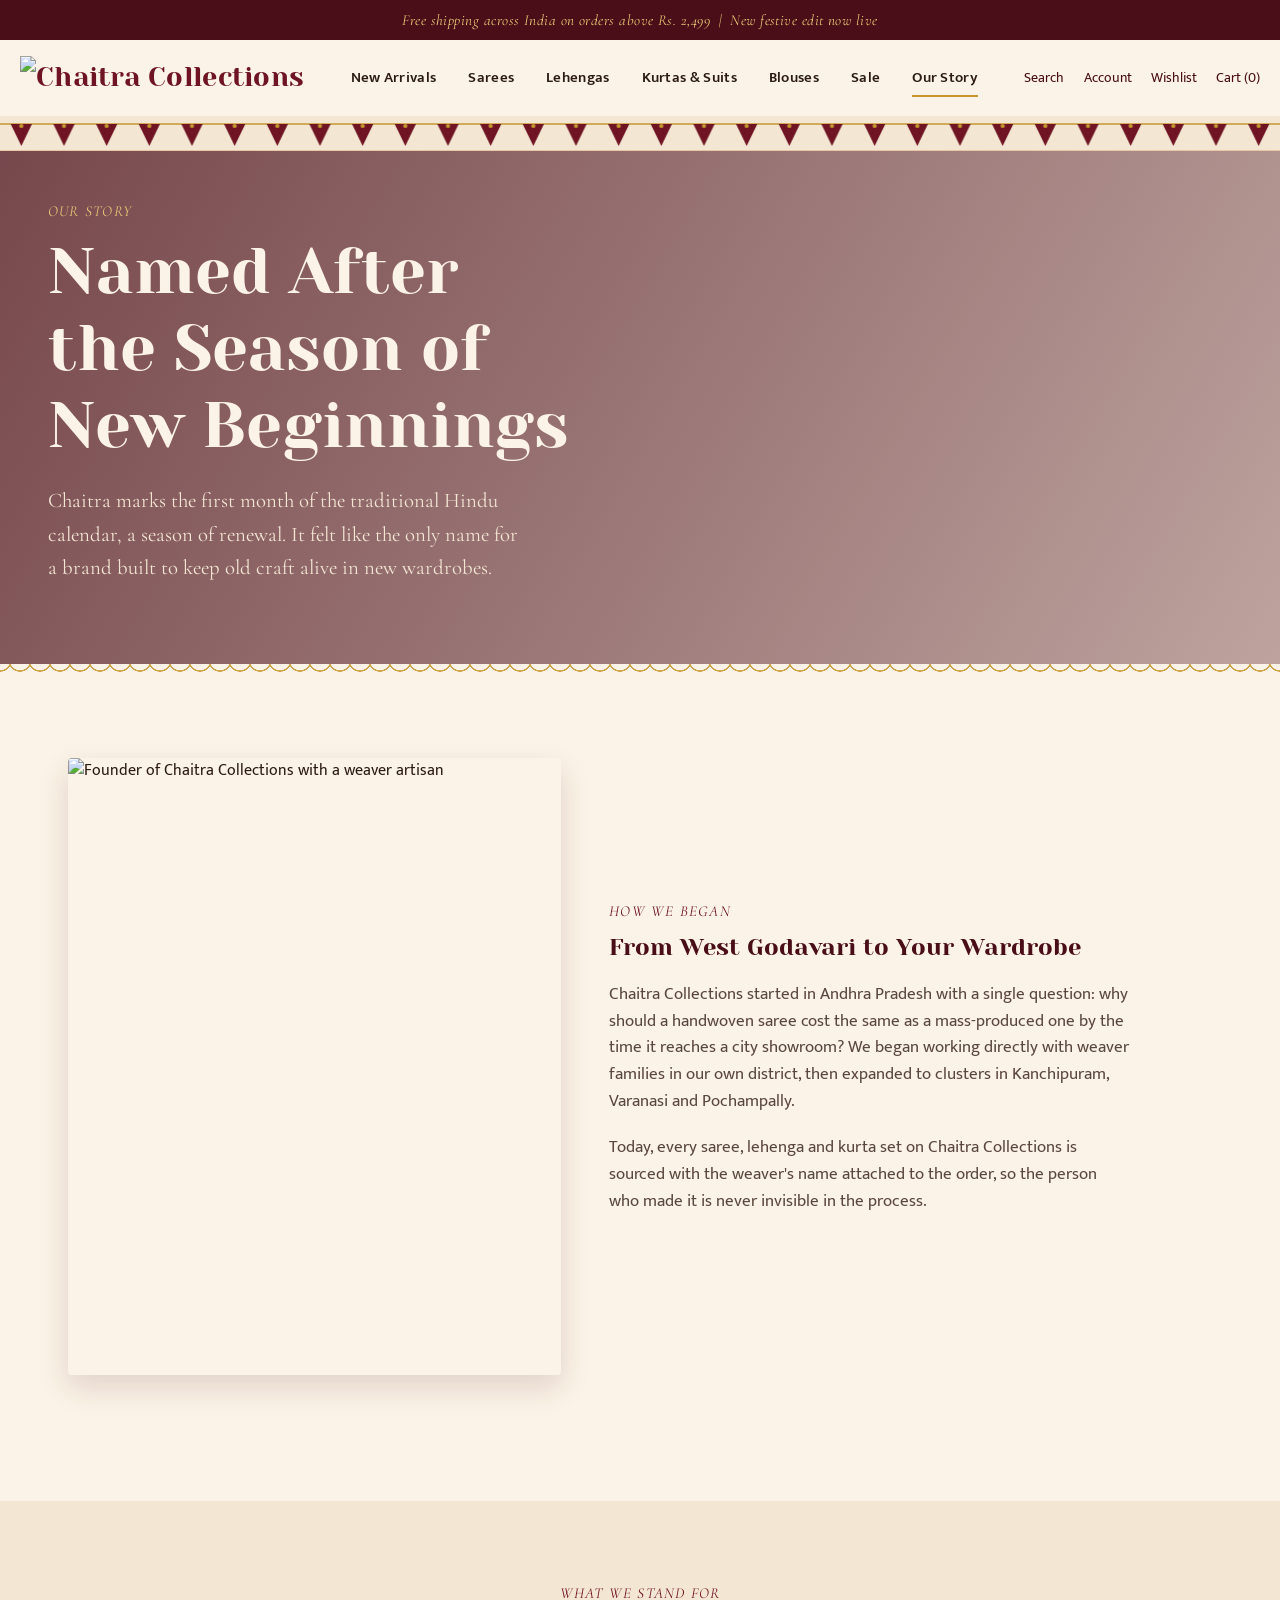
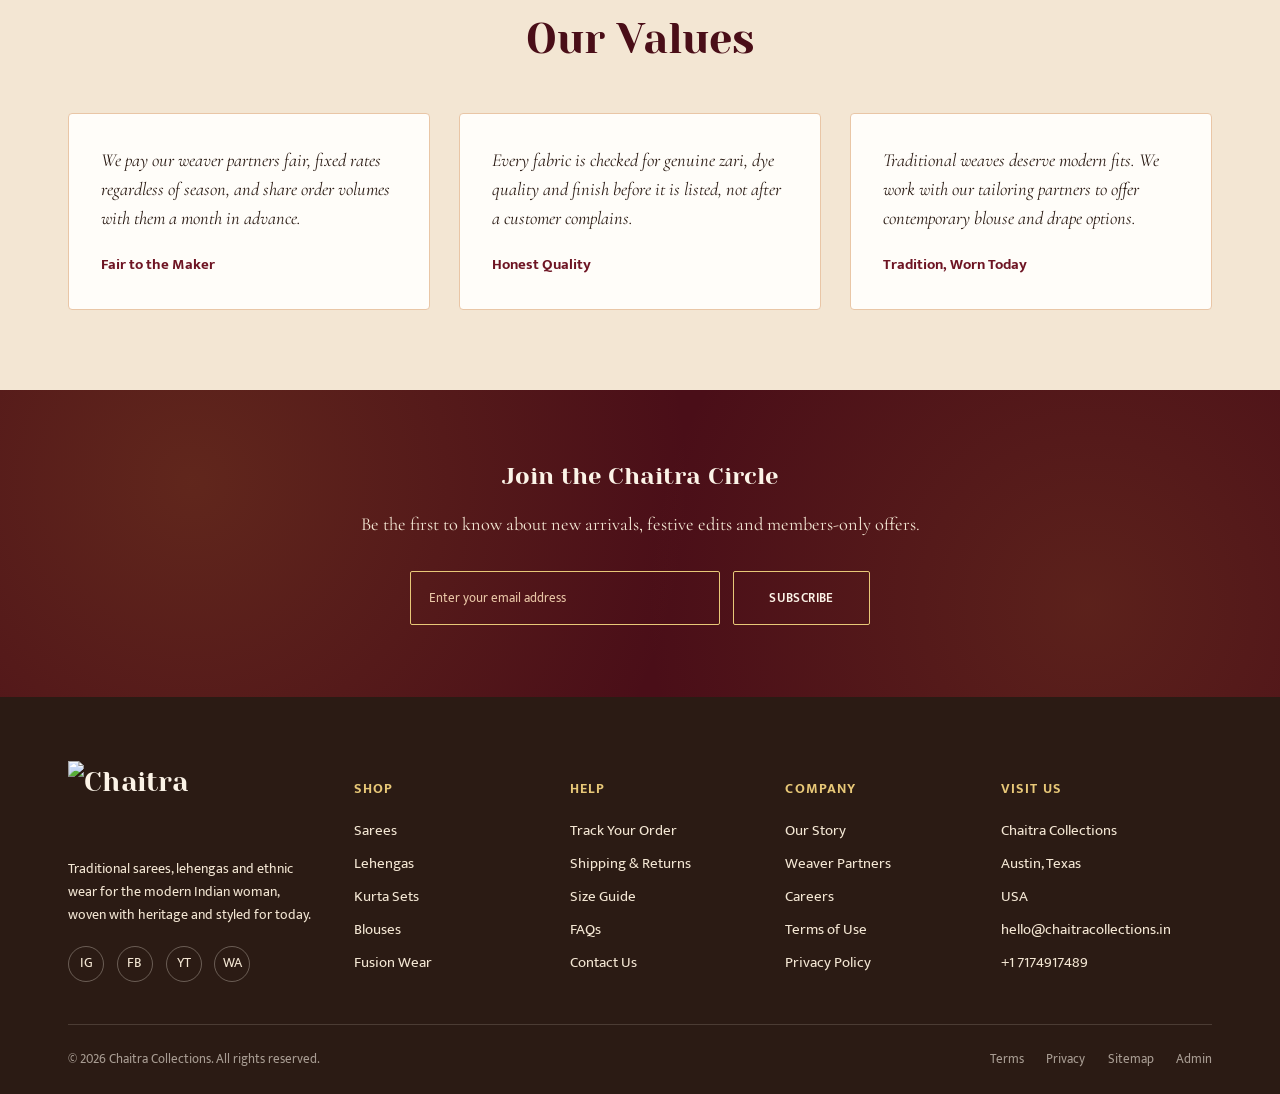
==== about.html @ c7c294cf "Add files via upload" ====
<!DOCTYPE html>
<html lang="en">
<head>
<meta charset="UTF-8">
<meta name="viewport" content="width=device-width, initial-scale=1.0">
<title>Our Story | Chaitra Collections</title>
<meta name="description" content="Chaitra Collections works directly with weaver clusters across India to bring handcrafted sarees and ethnic wear to your wardrobe.">
<link rel="preconnect" href="https://fonts.googleapis.com">
<link href="https://fonts.googleapis.com/css2?family=Yeseva+One&family=Cormorant+Garamond:ital@0;1&family=Mukta:wght@400;500;600;700&display=swap" rel="stylesheet">
<link rel="stylesheet" href="styles.css">
</head>
<body>

<div class="announce-strip">Free shipping across India on orders above Rs. 2,499 &nbsp;|&nbsp; New festive edit now live</div>

<header class="site-header">
  <div class="container nav-row">
    <a href="index.html" class="logo">
      <img src="https://res.cloudinary.com/loxmaejx/image/upload/v1784742708/CHAITRA_COLLECTIONS_fuhpnd.png" alt="Chaitra Collections">
    </a>
    <nav aria-label="Primary">
      <ul class="nav-links">
        <li><a href="shop.html">New Arrivals</a></li>
        <li><a href="shop.html?category=sarees">Sarees</a></li>
        <li><a href="shop.html?category=lehengas">Lehengas</a></li>
        <li><a href="shop.html?category=kurtas">Kurtas &amp; Suits</a></li>
        <li><a href="shop.html?category=blouses">Blouses</a></li>
        <li><a href="shop.html?sale=1">Sale</a></li>
        <li><a href="about.html" aria-current="page">Our Story</a></li>
      </ul>
    </nav>
    <div class="nav-icons">
      <a href="#" aria-label="Search">Search</a>
      <a href="#" aria-label="Account">Account</a>
      <a href="#" aria-label="Wishlist">Wishlist</a>
      <a href="#" aria-label="Cart">Cart (0)</a>
    </div>
    <button class="nav-toggle" aria-label="Open menu" aria-expanded="false">&#9776;</button>
  </div>
  <div class="bunting" aria-hidden="true">
    <svg viewBox="0 0 1200 28" preserveAspectRatio="none">
      <defs>
        <pattern id="toranFlag4" width="40" height="28" patternUnits="userSpaceOnUse">
          <line x1="0" y1="2" x2="40" y2="2" stroke="#C7962F" stroke-width="1.5"/>
          <polygon points="10,2 30,2 20,24" fill="#6E1423"/>
          <circle cx="20" cy="4" r="2" fill="#C7962F"/>
        </pattern>
      </defs>
      <rect width="1200" height="28" fill="url(#toranFlag4)"/>
    </svg>
  </div>
</header>

<main>

  <section class="hero" style="min-height: 55vh; background: linear-gradient(120deg, rgba(74,14,24,0.75), rgba(74,14,24,0.35)), url('https://res.cloudinary.com/loxmaejx/image/upload/v1785000905/7_Hidden_Villages_Near_Bengaluru_For_Your_Next_Peaceful_Escape_tgv0ci.jpg') center/cover no-repeat;">
    <div class="hero-content">
      <span class="eyebrow">Our Story</span>
      <h1>Named After the Season of New Beginnings</h1>
      <p>Chaitra marks the first month of the traditional Hindu calendar, a season of renewal. It felt like the only name for a brand built to keep old craft alive in new wardrobes.</p>
    </div>
  </section>

  <div class="zari-border" aria-hidden="true"></div>

  <section class="section">
    <div class="container heritage">
      <div class="heritage-media">
        <img src="https://res.cloudinary.com/loxmaejx/image/upload/v1785000801/ChatGPT_Image_Jul_22_2026_10_45_52_PM_zvvxao.png" alt="Founder of Chaitra Collections with a weaver artisan">
      </div>
      <div class="heritage-copy">
        <span class="eyebrow">How we began</span>
        <h2>From West Godavari to Your Wardrobe</h2>
        <p>Chaitra Collections started in Andhra Pradesh with a single question: why should a handwoven saree cost the same as a mass-produced one by the time it reaches a city showroom? We began working directly with weaver families in our own district, then expanded to clusters in Kanchipuram, Varanasi and Pochampally.</p>
        <p>Today, every saree, lehenga and kurta set on Chaitra Collections is sourced with the weaver's name attached to the order, so the person who made it is never invisible in the process.</p>
      </div>
    </div>
  </section>

  <div class="toran toran--ivory"></div>

  <section class="section" style="background: var(--ivory-deep);">
    <div class="container">
      <div class="section-head">
        <span class="eyebrow">What we stand for</span>
        <h2>Our Values</h2>
      </div>
      <div class="testimonial-row">
        <div class="testimonial-card">
          <p>We pay our weaver partners fair, fixed rates regardless of season, and share order volumes with them a month in advance.</p>
          <div class="testimonial-name">Fair to the Maker</div>
        </div>
        <div class="testimonial-card">
          <p>Every fabric is checked for genuine zari, dye quality and finish before it is listed, not after a customer complains.</p>
          <div class="testimonial-name">Honest Quality</div>
        </div>
        <div class="testimonial-card">
          <p>Traditional weaves deserve modern fits. We work with our tailoring partners to offer contemporary blouse and drape options.</p>
          <div class="testimonial-name">Tradition, Worn Today</div>
        </div>
      </div>
    </div>
  </section>

  <section class="newsletter">
    <div class="container">
      <h2>Join the Chaitra Circle</h2>
      <p>Be the first to know about new arrivals, festive edits and members-only offers.</p>
      <form class="newsletter-form">
        <input type="email" placeholder="Enter your email address" required aria-label="Email address">
        <button type="submit" class="btn btn-outline">Subscribe</button>
      </form>
    </div>
  </section>

</main>

<footer class="site-footer">
  <div class="container">
    <div class="footer-grid">
      <div class="footer-brand">
        <a href="index.html" class="logo">
          <img src="https://res.cloudinary.com/loxmaejx/image/upload/v1784743714/CHAITRA_COLLECTIONS_1_xwufh3.png" alt="Chaitra Collections">
        </a>
        <p>Traditional sarees, lehengas and ethnic wear for the modern Indian woman, woven with heritage and styled for today.</p>
        <div class="footer-social">
          <a href="#" aria-label="Instagram">IG</a>
          <a href="#" aria-label="Facebook">FB</a>
          <a href="#" aria-label="YouTube">YT</a>
          <a href="#" aria-label="WhatsApp">WA</a>
        </div>
      </div>
      <div>
        <h4>Shop</h4>
        <ul>
          <li><a href="shop.html?category=sarees">Sarees</a></li>
          <li><a href="shop.html?category=lehengas">Lehengas</a></li>
          <li><a href="shop.html?category=kurtas">Kurta Sets</a></li>
          <li><a href="shop.html?category=blouses">Blouses</a></li>
          <li><a href="shop.html">Fusion Wear</a></li>
        </ul>
      </div>
      <div>
        <h4>Help</h4>
        <ul>
          <li><a href="#">Track Your Order</a></li>
          <li><a href="#">Shipping &amp; Returns</a></li>
          <li><a href="#">Size Guide</a></li>
          <li><a href="#">FAQs</a></li>
          <li><a href="#">Contact Us</a></li>
        </ul>
      </div>
      <div>
        <h4>Company</h4>
        <ul>
          <li><a href="about.html">Our Story</a></li>
          <li><a href="#">Weaver Partners</a></li>
          <li><a href="#">Careers</a></li>
          <li><a href="#">Terms of Use</a></li>
          <li><a href="#">Privacy Policy</a></li>
        </ul>
      </div>
      <div>
        <h4>Visit Us</h4>
        <ul>
          <li>Chaitra Collections</li>
          <li>Austin, Texas</li>
          <li>USA</li>
          <li><a href="mailto:hello@chaitracollections.in">hello@chaitracollections.in</a></li>
          <li><a href="tel:+17174917489">+1 7174917489</a></li>
        </ul>
      </div>
    </div>
    <div class="footer-bottom">
      <span>&copy; 2026 Chaitra Collections. All rights reserved.</span>
      <div class="footer-bottom-links">
        <a href="#">Terms</a>
        <a href="#">Privacy</a>
        <a href="#">Sitemap</a>
        <a href="admin.html">Admin</a>
      </div>
    </div>
  </div>
</footer>

<script src="script.js"></script>
</body>
</html>
---- styles.css ----
/* ==========================================================================
   Chaitra Collections — Design tokens
   Palette: Ivory canvas, Oxblood maroon, Antique gold, Peacock teal
   Type: Yeseva One (display), Cormorant Garamond (accent/italic), Mukta (body)
   ========================================================================== */

:root {
  --ivory: #FBF3E7;
  --ivory-deep: #F3E6D3;
  --maroon: #6E1423;
  --maroon-deep: #4A0E18;
  --gold: #C7962F;
  --gold-light: #E8C878;
  --teal: #0B5D5B;
  --teal-deep: #073F3E;
  --ink: #2B1B14;
  --ink-soft: #5A473D;
  --blush: #E9C6A6;
  --cream-card: #FFFDF9;

  --font-display: 'Yeseva One', serif;
  --font-accent: 'Cormorant Garamond', serif;
  --font-body: 'Mukta', sans-serif;

  --radius-arch: 200px 200px 0 0;
  --shadow-soft: 0 12px 30px rgba(74, 14, 24, 0.14);
  --shadow-card: 0 6px 18px rgba(43, 27, 20, 0.10);
}

* { box-sizing: border-box; }

html { scroll-behavior: smooth; }

body {
  margin: 0;
  background: var(--ivory);
  color: var(--ink);
  font-family: var(--font-body);
  font-size: 16px;
  line-height: 1.6;
  -webkit-font-smoothing: antialiased;
}

img { max-width: 100%; display: block; }

a { color: inherit; text-decoration: none; }

.eyebrow {
  font-family: var(--font-accent);
  font-style: italic;
  letter-spacing: 0.08em;
  text-transform: uppercase;
  color: var(--maroon);
  font-size: 0.95rem;
  display: inline-block;
  margin-bottom: 0.6rem;
}

h1, h2, h3, .display {
  font-family: var(--font-display);
  font-weight: 400;
  color: var(--maroon-deep);
  line-height: 1.2;
  margin: 0;
}

.container {
  max-width: 1240px;
  margin: 0 auto;
  padding: 0 clamp(1.2rem, 4vw, 3rem);
}

/* Focus visibility for keyboard users */
a:focus-visible,
button:focus-visible,
input:focus-visible {
  outline: 3px solid var(--teal);
  outline-offset: 3px;
}

@media (prefers-reduced-motion: reduce) {
  * { animation-duration: 0.001ms !important; transition-duration: 0.001ms !important; }
}

/* ==========================================================================
   Signature element: Toran / bunting garland divider
   A row of triangular festoon flags with a scalloped zari-style edge,
   used as a recurring motif between sections instead of a plain rule.
   ========================================================================== */

.toran {
  width: 100%;
  height: 46px;
  display: block;
  background: var(--ivory);
}

.toran--maroon { background: var(--maroon-deep); }
.toran--ivory { background: var(--ivory); }

/* Scalloped zari border strip (repeating arcs), used under headers/cards */
.zari-border {
  height: 14px;
  width: 100%;
  background-image: radial-gradient(circle at 10px -4px, transparent 10px, var(--gold) 10.5px, var(--gold) 11.5px, transparent 12px);
  background-size: 20px 20px;
  background-position: center top;
  background-repeat: repeat-x;
  opacity: 0.85;
}

/* ==========================================================================
   Top announcement strip
   ========================================================================== */

.announce-strip {
  background: var(--maroon-deep);
  color: var(--gold-light);
  text-align: center;
  font-family: var(--font-accent);
  font-style: italic;
  font-size: 0.95rem;
  letter-spacing: 0.03em;
  padding: 0.5rem 1rem;
}

/* ==========================================================================
   Header / Navigation
   ========================================================================== */

.site-header {
  background: var(--ivory);
  border-bottom: 1px solid var(--blush);
}

.nav-row {
  display: flex;
  align-items: center;
  justify-content: space-between;
  padding: 1rem 0;
  gap: 1.5rem;
}

.logo {
  font-family: var(--font-display);
  font-size: 1.7rem;
  color: var(--maroon);
  letter-spacing: 0.01em;
  display: inline-flex;
  align-items: center;
}

.logo span {
  color: var(--gold);
}

.logo img {
  height: 44px;
  width: auto;
  display: block;
}

.footer-brand .logo img {
  height: 38px;
}

.nav-links {
  display: flex;
  gap: 2rem;
  list-style: none;
  margin: 0;
  padding: 0;
  font-size: 0.95rem;
  font-weight: 600;
  letter-spacing: 0.02em;
}

.nav-links a {
  position: relative;
  padding: 0.3rem 0;
  color: var(--ink);
}

.nav-links a::after {
  content: "";
  position: absolute;
  left: 0; right: 0; bottom: -2px;
  height: 2px;
  background: var(--gold);
  transform: scaleX(0);
  transform-origin: left;
  transition: transform 0.25s ease;
}

.nav-links a:hover::after,
.nav-links a[aria-current="page"]::after {
  transform: scaleX(1);
}

.nav-icons {
  display: flex;
  align-items: center;
  gap: 1.2rem;
}

.nav-icons a, .nav-icons button {
  background: none;
  border: none;
  cursor: pointer;
  color: var(--maroon-deep);
  font-family: var(--font-body);
  font-size: 0.9rem;
  display: flex;
  align-items: center;
  gap: 0.35rem;
}

.nav-toggle {
  display: none;
  background: none;
  border: none;
  font-size: 1.5rem;
  color: var(--maroon-deep);
  cursor: pointer;
}

/* Bunting / toran garland under the header */
.bunting {
  display: flex;
  justify-content: center;
  background: var(--ivory-deep);
  overflow: hidden;
  padding-top: 6px;
}

.bunting svg { display: block; width: 100%; height: 28px; }

/* ==========================================================================
   Buttons
   ========================================================================== */

.btn {
  display: inline-block;
  font-family: var(--font-body);
  font-weight: 600;
  letter-spacing: 0.03em;
  text-transform: uppercase;
  font-size: 0.82rem;
  padding: 0.95rem 2.2rem;
  border-radius: 2px;
  cursor: pointer;
  border: 1.5px solid transparent;
  transition: background 0.2s ease, color 0.2s ease, border-color 0.2s ease;
}

.btn-primary {
  background: var(--maroon);
  color: var(--ivory);
  border-color: var(--maroon);
}
.btn-primary:hover { background: var(--maroon-deep); }

.btn-outline {
  background: transparent;
  color: var(--ivory);
  border-color: var(--gold-light);
}
.btn-outline:hover { background: var(--gold-light); color: var(--maroon-deep); }

.btn-outline-dark {
  background: transparent;
  color: var(--maroon);
  border-color: var(--maroon);
}
.btn-outline-dark:hover { background: var(--maroon); color: var(--ivory); }

/* ==========================================================================
   Hero
   ========================================================================== */

.hero {
  position: relative;
  min-height: 78vh;
  display: flex;
  align-items: center;
  background: linear-gradient(120deg, rgba(74,14,24,0.72), rgba(74,14,24,0.30)),
              url("https://res.cloudinary.com/loxmaejx/image/upload/v1784742007/ChatGPT_Image_Jul_22_2026_11_08_19_PM_uowbv6.png") center/cover no-repeat;
  background-color: var(--maroon-deep);
}

.hero-content {
  max-width: 620px;
  padding: 3rem clamp(1.2rem, 4vw, 3rem);
  color: var(--ivory);
}

.hero-content .eyebrow { color: var(--gold-light); }

.hero-content h1 {
  color: var(--ivory);
  font-size: clamp(2.6rem, 5vw, 4rem);
  margin-bottom: 1rem;
}

.hero-content p {
  font-family: var(--font-accent);
  font-size: 1.3rem;
  color: var(--ivory-deep);
  margin-bottom: 2rem;
  max-width: 480px;
}

.hero-actions { display: flex; gap: 1rem; flex-wrap: wrap; }

/* ==========================================================================
   Section headings
   ========================================================================== */

.section {
  padding: 5rem 0;
}

.section-head {
  text-align: center;
  max-width: 640px;
  margin: 0 auto 3rem;
}

.section-head h2 {
  font-size: clamp(1.9rem, 3.5vw, 2.6rem);
  margin-bottom: 0.5rem;
}

.section-head p {
  font-family: var(--font-accent);
  font-size: 1.15rem;
  color: var(--ink-soft);
}

/* ==========================================================================
   Category arches (shop by category)
   ========================================================================== */

.category-row {
  display: grid;
  grid-template-columns: repeat(6, 1fr);
  gap: 1.6rem;
}

.category-card {
  text-align: center;
  font-weight: 600;
}

.category-arch {
  border-radius: var(--radius-arch);
  overflow: hidden;
  aspect-ratio: 3 / 4;
  background: var(--blush);
  box-shadow: var(--shadow-card);
  margin-bottom: 0.9rem;
  border: 3px solid var(--ivory);
  outline: 1px solid var(--gold);
}

.category-arch img {
  width: 100%; height: 100%; object-fit: cover;
}

.category-card span {
  font-family: var(--font-accent);
  font-style: italic;
  color: var(--maroon);
}

/* ==========================================================================
   Split banner (festive / campaign)
   ========================================================================== */

.split-banner {
  display: grid;
  grid-template-columns: 1fr 1fr;
  align-items: stretch;
  background: var(--teal-deep);
  border-radius: 6px;
  overflow: hidden;
}

.split-banner img {
  width: 100%; height: 100%; object-fit: cover; min-height: 380px;
}

.split-banner-copy {
  padding: 3rem;
  color: var(--ivory);
  display: flex;
  flex-direction: column;
  justify-content: center;
}

.split-banner-copy .eyebrow { color: var(--gold-light); }
.split-banner-copy h2 { color: var(--ivory); }
.split-banner-copy p {
  font-family: var(--font-accent);
  font-size: 1.15rem;
  color: var(--ivory-deep);
  margin: 1rem 0 1.8rem;
}

/* ==========================================================================
   Product grid & cards
   ========================================================================== */

.product-grid {
  display: grid;
  grid-template-columns: repeat(4, 1fr);
  gap: 1.8rem;
}

.product-card {
  background: var(--cream-card);
  border-radius: 4px;
  overflow: hidden;
  box-shadow: var(--shadow-card);
  transition: transform 0.25s ease, box-shadow 0.25s ease;
}

.product-card:hover {
  transform: translateY(-4px);
  box-shadow: var(--shadow-soft);
}

.product-media {
  position: relative;
  aspect-ratio: 3 / 4;
  background: var(--ivory-deep);
  overflow: hidden;
}

.product-media img { width: 100%; height: 100%; object-fit: cover; }

.product-tag {
  position: absolute;
  top: 0.8rem; left: 0.8rem;
  background: var(--maroon);
  color: var(--gold-light);
  font-size: 0.7rem;
  letter-spacing: 0.05em;
  text-transform: uppercase;
  padding: 0.3rem 0.7rem;
  border-radius: 2px;
}

.product-wishlist {
  position: absolute;
  top: 0.7rem; right: 0.7rem;
  background: rgba(251,243,231,0.9);
  border: none;
  border-radius: 50%;
  width: 34px; height: 34px;
  cursor: pointer;
  color: var(--maroon);
}

.product-info { padding: 1rem 1.1rem 1.3rem; }

.product-info .cat {
  font-size: 0.75rem;
  text-transform: uppercase;
  letter-spacing: 0.06em;
  color: var(--ink-soft);
}

.product-info h3 {
  font-family: var(--font-body);
  font-weight: 600;
  font-size: 1rem;
  color: var(--ink);
  margin: 0.3rem 0 0.4rem;
}

.price-row { display: flex; align-items: baseline; gap: 0.6rem; }

.price-now { font-weight: 700; color: var(--maroon); }
.price-old { text-decoration: line-through; color: var(--ink-soft); font-size: 0.9rem; }
.price-off { color: var(--teal); font-size: 0.85rem; font-weight: 600; }

/* ==========================================================================
   Heritage / brand story strip
   ========================================================================== */

.heritage {
  display: grid;
  grid-template-columns: 0.9fr 1.1fr;
  gap: 3rem;
  align-items: center;
}

.heritage-media {
  position: relative;
  aspect-ratio: 4/5;
  border-radius: 4px;
  overflow: hidden;
  box-shadow: var(--shadow-soft);
}

.heritage-media img { width: 100%; height: 100%; object-fit: cover; }

.heritage-copy p {
  font-size: 1.05rem;
  color: var(--ink-soft);
  margin: 1.2rem 0;
  max-width: 520px;
}

.heritage-stats {
  display: flex;
  gap: 2.5rem;
  margin-top: 1.5rem;
}

.heritage-stats div strong {
  display: block;
  font-family: var(--font-display);
  font-size: 1.8rem;
  color: var(--maroon);
}

.heritage-stats div span {
  font-size: 0.85rem;
  color: var(--ink-soft);
}

/* ==========================================================================
   Testimonials
   ========================================================================== */

.testimonial-row {
  display: grid;
  grid-template-columns: repeat(3, 1fr);
  gap: 1.8rem;
}

.testimonial-card {
  background: var(--cream-card);
  border: 1px solid var(--blush);
  border-radius: 4px;
  padding: 2rem;
}

.testimonial-card p {
  font-family: var(--font-accent);
  font-style: italic;
  font-size: 1.15rem;
  color: var(--ink);
  margin: 0 0 1.2rem;
}

.testimonial-name { font-weight: 700; color: var(--maroon); font-size: 0.95rem; }
.testimonial-place { font-size: 0.8rem; color: var(--ink-soft); }

/* ==========================================================================
   Instagram strip
   ========================================================================== */

.insta-grid {
  display: grid;
  grid-template-columns: repeat(6, 1fr);
  gap: 0.8rem;
}

.insta-grid a {
  display: block;
  aspect-ratio: 1/1;
  overflow: hidden;
  background: var(--blush);
}

.insta-grid img { width: 100%; height: 100%; object-fit: cover; transition: transform 0.3s ease; }
.insta-grid a:hover img { transform: scale(1.06); }

/* ==========================================================================
   Newsletter
   ========================================================================== */

.newsletter {
  background: var(--maroon-deep);
  background-image: radial-gradient(circle at 15% 30%, rgba(199,150,47,0.18), transparent 45%),
                     radial-gradient(circle at 85% 70%, rgba(199,150,47,0.14), transparent 40%);
  color: var(--ivory);
  text-align: center;
  padding: 4.5rem 1.5rem;
}

.newsletter h2 { color: var(--ivory); margin-bottom: 0.6rem; }
.newsletter p { font-family: var(--font-accent); font-size: 1.15rem; color: var(--ivory-deep); margin-bottom: 2rem; }

.newsletter-form {
  display: flex;
  justify-content: center;
  gap: 0.8rem;
  max-width: 460px;
  margin: 0 auto;
  flex-wrap: wrap;
}

.newsletter-form input {
  flex: 1;
  min-width: 220px;
  padding: 0.9rem 1.1rem;
  border: 1.5px solid var(--gold-light);
  background: transparent;
  color: var(--ivory);
  border-radius: 2px;
  font-family: var(--font-body);
}

.newsletter-form input::placeholder { color: var(--blush); }

/* ==========================================================================
   Footer
   ========================================================================== */

.site-footer {
  background: var(--ink);
  color: var(--ivory-deep);
  padding: 4rem 0 1.5rem;
}

.footer-grid {
  display: grid;
  grid-template-columns: 1.4fr 1fr 1fr 1fr 1.2fr;
  gap: 2.5rem;
  padding-bottom: 2.5rem;
  border-bottom: 1px solid rgba(251,243,231,0.15);
}

.footer-grid h4 {
  color: var(--gold-light);
  font-family: var(--font-body);
  font-size: 0.85rem;
  text-transform: uppercase;
  letter-spacing: 0.08em;
  margin-bottom: 1.1rem;
}

.footer-grid ul { list-style: none; margin: 0; padding: 0; }
.footer-grid li { margin-bottom: 0.6rem; font-size: 0.92rem; }
.footer-grid a:hover { color: var(--gold-light); }

.footer-brand .logo { color: var(--ivory); margin-bottom: 0.8rem; display: inline-block; }
.footer-brand .logo span { color: var(--gold-light); }
.footer-brand p { font-size: 0.9rem; color: var(--ivory-deep); max-width: 260px; }

.footer-social { display: flex; gap: 0.8rem; margin-top: 1.2rem; }
.footer-social a {
  width: 36px; height: 36px;
  border: 1px solid rgba(251,243,231,0.3);
  border-radius: 50%;
  display: flex; align-items: center; justify-content: center;
  font-size: 0.85rem;
}
.footer-social a:hover { background: var(--gold-light); color: var(--ink); border-color: var(--gold-light); }

.footer-bottom {
  display: flex;
  justify-content: space-between;
  align-items: center;
  padding-top: 1.5rem;
  font-size: 0.82rem;
  color: rgba(251,243,231,0.6);
  flex-wrap: wrap;
  gap: 0.8rem;
}

.footer-bottom-links { display: flex; gap: 1.4rem; }

/* ==========================================================================
   Breadcrumb / filter bar (shop page)
   ========================================================================== */

.page-banner {
  background: var(--ivory-deep);
  padding: 3rem 0 2rem;
  text-align: center;
}

.breadcrumb {
  font-size: 0.85rem;
  color: var(--ink-soft);
  margin-bottom: 0.6rem;
}
.breadcrumb a { color: var(--maroon); font-weight: 600; }

.shop-layout {
  display: grid;
  grid-template-columns: 260px 1fr;
  gap: 2.5rem;
  align-items: start;
}

.filter-panel {
  background: var(--cream-card);
  border: 1px solid var(--blush);
  border-radius: 4px;
  padding: 1.6rem;
  position: sticky;
  top: 1.5rem;
}

.filter-group { margin-bottom: 1.6rem; }
.filter-group:last-child { margin-bottom: 0; }

.filter-group h4 {
  font-size: 0.85rem;
  text-transform: uppercase;
  letter-spacing: 0.06em;
  color: var(--maroon);
  margin-bottom: 0.8rem;
}

.filter-option {
  display: flex;
  align-items: center;
  gap: 0.55rem;
  font-size: 0.92rem;
  margin-bottom: 0.55rem;
  color: var(--ink-soft);
}

.swatch-row { display: flex; flex-wrap: wrap; gap: 0.5rem; }
.swatch {
  width: 26px; height: 26px;
  border-radius: 50%;
  border: 2px solid var(--ivory);
  outline: 1px solid var(--blush);
  cursor: pointer;
}

.shop-toolbar {
  display: flex;
  justify-content: space-between;
  align-items: center;
  margin-bottom: 1.8rem;
  font-size: 0.9rem;
  color: var(--ink-soft);
}

.shop-toolbar select {
  font-family: var(--font-body);
  border: 1px solid var(--blush);
  background: var(--cream-card);
  padding: 0.5rem 0.8rem;
  border-radius: 2px;
}

.shop-grid {
  display: grid;
  grid-template-columns: repeat(3, 1fr);
  gap: 1.8rem;
}

.pagination {
  display: flex;
  justify-content: center;
  gap: 0.6rem;
  margin-top: 3rem;
}

.pagination a {
  width: 38px; height: 38px;
  border: 1px solid var(--blush);
  border-radius: 50%;
  display: flex; align-items: center; justify-content: center;
  font-size: 0.9rem;
}

.pagination a[aria-current="page"] {
  background: var(--maroon);
  color: var(--ivory);
  border-color: var(--maroon);
}

/* ==========================================================================
   Product detail page
   ========================================================================== */

.product-detail {
  display: grid;
  grid-template-columns: 1fr 1fr;
  gap: 3.5rem;
}

.pd-gallery-main {
  aspect-ratio: 3/4;
  border-radius: 4px;
  overflow: hidden;
  background: var(--ivory-deep);
  margin-bottom: 1rem;
}
.pd-gallery-main img { width: 100%; height: 100%; object-fit: cover; }

.pd-gallery-thumbs { display: grid; grid-template-columns: repeat(4, 1fr); gap: 0.7rem; }
.pd-gallery-thumbs div {
  aspect-ratio: 3/4;
  border-radius: 3px;
  overflow: hidden;
  border: 2px solid transparent;
  cursor: pointer;
  background: var(--ivory-deep);
}
.pd-gallery-thumbs div.active { border-color: var(--gold); }
.pd-gallery-thumbs img { width: 100%; height: 100%; object-fit: cover; }

.pd-info .cat { text-transform: uppercase; letter-spacing: 0.06em; font-size: 0.8rem; color: var(--ink-soft); }
.pd-info h1 { font-size: 2.1rem; margin: 0.5rem 0 0.7rem; }

.pd-rating { display: flex; align-items: center; gap: 0.5rem; color: var(--gold); margin-bottom: 1rem; font-size: 0.9rem; }
.pd-rating span { color: var(--ink-soft); }

.pd-price { display: flex; align-items: baseline; gap: 0.8rem; margin-bottom: 1.5rem; }
.pd-price .price-now { font-size: 1.5rem; }
.pd-tax-note { font-size: 0.8rem; color: var(--ink-soft); margin-top: -1rem; margin-bottom: 1.5rem; }

.pd-block { margin-bottom: 1.6rem; }
.pd-block h4 { font-size: 0.85rem; text-transform: uppercase; letter-spacing: 0.06em; color: var(--maroon); margin-bottom: 0.7rem; }

.size-row { display: flex; gap: 0.7rem; flex-wrap: wrap; }
.size-pill {
  width: 44px; height: 44px;
  border: 1.5px solid var(--blush);
  border-radius: 50%;
  display: flex; align-items: center; justify-content: center;
  font-size: 0.85rem; font-weight: 600;
  cursor: pointer;
  background: var(--cream-card);
}
.size-pill.active, .size-pill:hover { border-color: var(--maroon); color: var(--maroon); }

.pd-actions { display: flex; gap: 1rem; margin: 2rem 0; flex-wrap: wrap; }
.pd-actions .btn { flex: 1; min-width: 200px; text-align: center; }

.pd-usps { display: flex; flex-direction: column; gap: 0.8rem; font-size: 0.9rem; color: var(--ink-soft); border-top: 1px solid var(--blush); padding-top: 1.5rem; }

.accordion { border-top: 1px solid var(--blush); }
.accordion-item { border-bottom: 1px solid var(--blush); }
.accordion-item summary {
  padding: 1rem 0;
  cursor: pointer;
  font-weight: 600;
  color: var(--maroon-deep);
  display: flex;
  justify-content: space-between;
}
.accordion-item p, .accordion-item ul { color: var(--ink-soft); padding-bottom: 1rem; margin: 0; }

/* ==========================================================================
   Responsive
   ========================================================================== */

@media (max-width: 1080px) {
  .category-row { grid-template-columns: repeat(3, 1fr); }
  .product-grid { grid-template-columns: repeat(2, 1fr); }
  .shop-grid { grid-template-columns: repeat(2, 1fr); }
  .footer-grid { grid-template-columns: 1fr 1fr; }
  .heritage { grid-template-columns: 1fr; }
  .testimonial-row { grid-template-columns: 1fr; }
  .insta-grid { grid-template-columns: repeat(3, 1fr); }
}

@media (max-width: 860px) {
  .nav-links {
    display: none;
    position: absolute;
    left: 0; right: 0; top: 100%;
    background: var(--ivory);
    flex-direction: column;
    gap: 0;
    padding: 0.5rem 1.2rem 1rem;
    border-bottom: 1px solid var(--blush);
    box-shadow: var(--shadow-card);
  }
  .nav-links.nav-links--open { display: flex; }
  .nav-links li { width: 100%; }
  .nav-links a { display: block; padding: 0.7rem 0; }
  .site-header { position: relative; }
  .nav-toggle { display: block; }
  .split-banner { grid-template-columns: 1fr; }
  .split-banner img { min-height: 260px; }
  .shop-layout { grid-template-columns: 1fr; }
  .filter-panel { position: static; }
  .product-detail { grid-template-columns: 1fr; gap: 2rem; }
}

@media (max-width: 560px) {
  .category-row { grid-template-columns: repeat(2, 1fr); }
  .product-grid { grid-template-columns: 1fr 1fr; }
  .shop-grid { grid-template-columns: 1fr; }
  .footer-grid { grid-template-columns: 1fr; gap: 2rem; }
  .insta-grid { grid-template-columns: repeat(2, 1fr); }
  .hero { min-height: 90vh; }
}
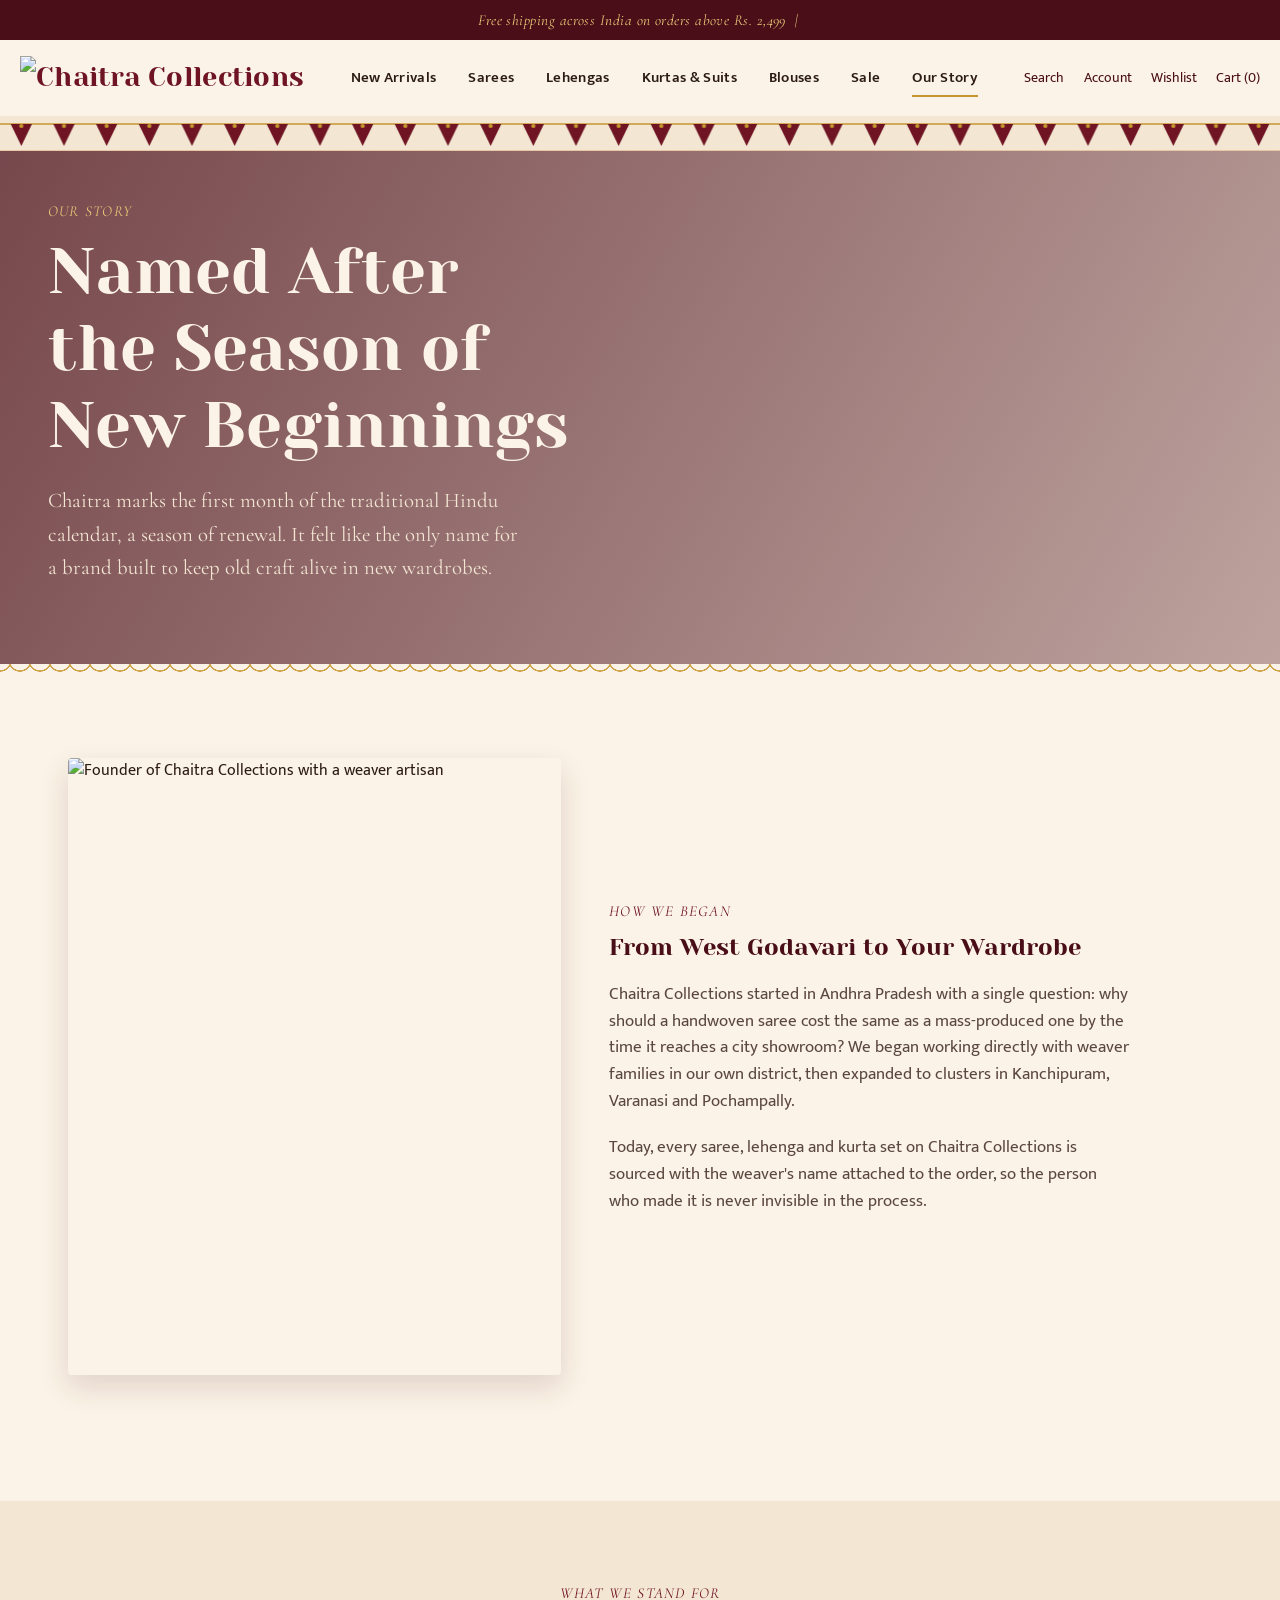
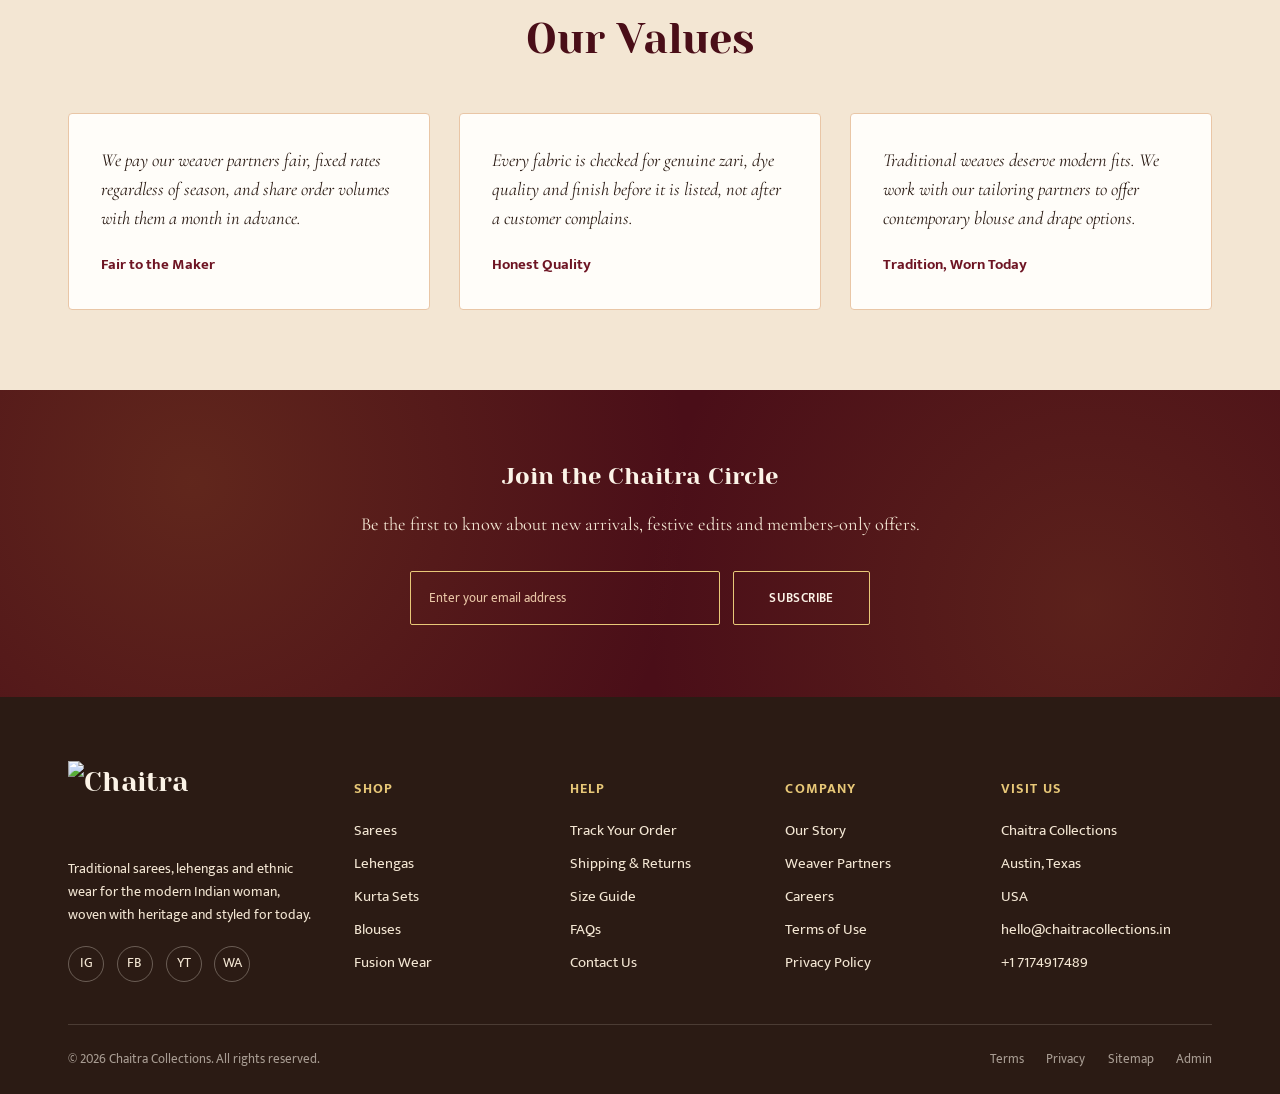
==== commit f866d431: "Update about.html" ====
--- a/about.html
+++ b/about.html
@@ -11,7 +11,7 @@
 </head>
 <body>
 
-<div class="announce-strip">Free shipping across India on orders above Rs. 2,499 &nbsp;|&nbsp; New festive edit now live</div>
+<div class="announce-strip">Free shipping across India on orders above Rs. 2,499 &nbsp;|&nbsp;</div>
 
 <header class="site-header">
   <div class="container nav-row">
@@ -183,6 +183,12 @@
   </div>
 </footer>
 
+<script src="https://cdn.jsdelivr.net/npm/@supabase/supabase-js@2/dist/umd/supabase.js"></script>
+<script src="data.js"></script>
+<script src="cart.js"></script>
+<script src="wishlist.js"></script>
+<script src="account.js"></script>
+<script src="search.js"></script>
 <script src="script.js"></script>
 </body>
-</html>+</html>
--- a/styles.css
+++ b/styles.css
@@ -869,6 +869,12 @@
 }
 
 @media (max-width: 860px) {
+  .nav-row {
+    flex-wrap: wrap;
+    row-gap: 0.6rem;
+  }
+  .logo img { height: 36px; }
+  .nav-icons { gap: 0.9rem; }
   .nav-links {
     display: none;
     position: absolute;
@@ -887,9 +893,11 @@
   .nav-toggle { display: block; }
   .split-banner { grid-template-columns: 1fr; }
   .split-banner img { min-height: 260px; }
+  .split-banner-copy { padding: 2rem 1.5rem; }
   .shop-layout { grid-template-columns: 1fr; }
   .filter-panel { position: static; }
   .product-detail { grid-template-columns: 1fr; gap: 2rem; }
+  .shop-toolbar { flex-wrap: wrap; gap: 0.8rem; }
 }
 
 @media (max-width: 560px) {
@@ -899,4 +907,433 @@
   .footer-grid { grid-template-columns: 1fr; gap: 2rem; }
   .insta-grid { grid-template-columns: repeat(2, 1fr); }
   .hero { min-height: 90vh; }
-}
+  .section { padding: 3rem 0; }
+  .testimonial-card { padding: 1.4rem; }
+  .newsletter { padding: 3rem 1.2rem; }
+}
+
+@media (max-width: 480px) {
+  .nav-icons a[aria-label="Account"],
+  .nav-icons a[aria-label="Wishlist"] { display: none; }
+  .nav-icons { gap: 0.8rem; }
+  .nav-icons a, .nav-icons button { font-size: 0.82rem; }
+  .hero-content { padding: 2rem 1.2rem; }
+  .hero-content p { font-size: 1.1rem; }
+  .product-grid { grid-template-columns: 1fr; }
+  .pd-actions .btn { min-width: 0; flex: 1 1 100%; }
+  .search-result-item { flex-wrap: wrap; }
+  .footer-bottom { flex-direction: column; align-items: flex-start; }
+}
+
+/* ==========================================================================
+   Site search overlay (used on every storefront page — see search.js)
+   ========================================================================== */
+
+.search-overlay {
+  position: fixed;
+  inset: 0;
+  background: rgba(43, 27, 20, 0.55);
+  display: none;
+  align-items: flex-start;
+  justify-content: center;
+  padding: 8vh 1.2rem 2rem;
+  overflow-y: auto;
+  z-index: 300;
+}
+
+.search-overlay.active { display: flex; }
+
+.search-panel {
+  background: var(--cream-card);
+  border-radius: 8px;
+  width: 100%;
+  max-width: 620px;
+  box-shadow: var(--shadow-soft);
+  overflow: hidden;
+}
+
+.search-panel-head {
+  display: flex;
+  align-items: center;
+  gap: 0.8rem;
+  padding: 1rem 1.2rem;
+  border-bottom: 1px solid var(--blush);
+}
+
+.search-panel-head input {
+  flex: 1;
+  border: none;
+  outline: none;
+  background: none;
+  font-family: var(--font-body);
+  font-size: 1.05rem;
+  color: var(--ink);
+}
+
+.search-panel-head input::placeholder { color: var(--ink-soft); }
+
+.search-panel-head button {
+  background: none;
+  border: none;
+  font-size: 1.4rem;
+  line-height: 1;
+  cursor: pointer;
+  color: var(--ink-soft);
+}
+
+.search-results {
+  max-height: 60vh;
+  overflow-y: auto;
+  padding: 0.5rem 0;
+}
+
+.search-hint {
+  padding: 1.4rem 1.2rem;
+  color: var(--ink-soft);
+  font-size: 0.92rem;
+  margin: 0;
+}
+
+.search-result-item {
+  display: flex;
+  align-items: center;
+  gap: 0.9rem;
+  padding: 0.7rem 1.2rem;
+  color: var(--ink);
+}
+
+.search-result-item:hover { background: var(--ivory-deep); }
+
+.search-result-item img {
+  width: 44px;
+  height: 56px;
+  object-fit: cover;
+  border-radius: 3px;
+  background: var(--ivory-deep);
+  flex-shrink: 0;
+}
+
+.search-result-item > span:nth-child(2) {
+  display: flex;
+  flex-direction: column;
+  flex: 1;
+  min-width: 0;
+}
+
+.search-result-name {
+  font-weight: 600;
+  font-size: 0.92rem;
+  white-space: nowrap;
+  overflow: hidden;
+  text-overflow: ellipsis;
+}
+
+.search-result-cat {
+  font-size: 0.78rem;
+  color: var(--ink-soft);
+}
+
+.search-result-price {
+  font-weight: 700;
+  font-size: 0.9rem;
+  color: var(--maroon);
+  white-space: nowrap;
+}
+
+.search-view-all {
+  display: block;
+  text-align: center;
+  padding: 0.9rem 1.2rem;
+  margin-top: 0.3rem;
+  border-top: 1px solid var(--ivory-deep);
+  font-weight: 700;
+  font-size: 0.88rem;
+  color: var(--maroon);
+}
+
+.search-view-all:hover { color: var(--maroon-deep); }
+
+@media (max-width: 560px) {
+  .search-overlay { padding: 4vh 0.8rem 2rem; }
+}
+/* ==========================================================================
+   Cart drawer
+   ========================================================================== */
+
+.cart-drawer-overlay {
+  position: fixed;
+  inset: 0;
+  background: rgba(43, 27, 20, 0.55);
+  display: none;
+  justify-content: flex-end;
+  z-index: 400;
+}
+
+.cart-drawer-overlay.active { display: flex; }
+
+.cart-drawer {
+  background: var(--cream-card);
+  width: 100%;
+  max-width: 420px;
+  height: 100%;
+  display: flex;
+  flex-direction: column;
+  box-shadow: var(--shadow-soft);
+}
+
+.cart-drawer-head {
+  display: flex;
+  align-items: center;
+  justify-content: space-between;
+  padding: 1.2rem 1.4rem;
+  border-bottom: 1px solid var(--blush);
+}
+
+.cart-drawer-head h3 {
+  font-family: var(--font-body);
+  font-weight: 700;
+  font-size: 1.1rem;
+  color: var(--maroon-deep);
+}
+
+.cart-drawer-head button {
+  background: none;
+  border: none;
+  font-size: 1.4rem;
+  line-height: 1;
+  cursor: pointer;
+  color: var(--ink-soft);
+}
+
+.cart-drawer-items {
+  flex: 1;
+  overflow-y: auto;
+  padding: 0.4rem 1.4rem;
+}
+
+.cart-empty {
+  color: var(--ink-soft);
+  text-align: center;
+  padding: 2.5rem 0;
+}
+
+.cart-item {
+  display: flex;
+  gap: 0.9rem;
+  padding: 0.9rem 0;
+  border-bottom: 1px solid var(--ivory-deep);
+  position: relative;
+}
+
+.cart-item img {
+  width: 56px;
+  height: 72px;
+  object-fit: cover;
+  border-radius: 3px;
+  background: var(--ivory-deep);
+  flex-shrink: 0;
+}
+
+.cart-item-info {
+  display: flex;
+  flex-direction: column;
+  gap: 0.3rem;
+  flex: 1;
+  min-width: 0;
+  padding-right: 1.6rem;
+}
+
+.cart-item-name {
+  font-weight: 600;
+  font-size: 0.92rem;
+}
+
+.cart-item-price {
+  color: var(--maroon);
+  font-weight: 700;
+  font-size: 0.88rem;
+}
+
+.cart-item-qty {
+  display: flex;
+  align-items: center;
+  gap: 0.7rem;
+  margin-top: 0.2rem;
+}
+
+.cart-qty-btn {
+  width: 26px;
+  height: 26px;
+  border: 1px solid var(--blush);
+  background: #fff;
+  border-radius: 3px;
+  cursor: pointer;
+  font-size: 0.95rem;
+  line-height: 1;
+  color: var(--ink);
+}
+.cart-qty-btn:hover { border-color: var(--maroon); color: var(--maroon); }
+
+.cart-remove-btn {
+  position: absolute;
+  top: 0.9rem;
+  right: 0;
+  background: none;
+  border: none;
+  font-size: 1.2rem;
+  color: var(--ink-soft);
+  cursor: pointer;
+}
+.cart-remove-btn:hover { color: #8A1F1F; }
+
+.cart-drawer-foot {
+  border-top: 1px solid var(--blush);
+  padding: 1.2rem 1.4rem;
+}
+
+.cart-subtotal {
+  display: flex;
+  justify-content: space-between;
+  font-weight: 700;
+  margin-bottom: 1rem;
+  color: var(--maroon-deep);
+  font-size: 1.05rem;
+}
+
+@media (max-width: 480px) {
+  .cart-drawer { max-width: 100%; }
+}
+
+/* ==========================================================================
+   Account / order lookup panel (reuses .search-overlay / .search-panel chrome)
+   ========================================================================== */
+
+.account-panel-body { padding: 1rem 1.2rem 1.4rem; }
+
+.account-lookup-row {
+  display: flex;
+  gap: 0.6rem;
+  margin-bottom: 1rem;
+}
+
+.account-lookup-row input {
+  flex: 1;
+  padding: 0.7rem 0.9rem;
+  border: 1.5px solid var(--blush);
+  border-radius: 3px;
+  font-family: var(--font-body);
+  font-size: 0.95rem;
+  background: #fff;
+  color: var(--ink);
+}
+.account-lookup-row input:focus { outline: none; border-color: var(--maroon); }
+
+.account-order-card {
+  border: 1px solid var(--blush);
+  border-radius: 4px;
+  padding: 0.9rem 1rem;
+  margin-bottom: 0.8rem;
+}
+
+.account-order-head {
+  display: flex;
+  justify-content: space-between;
+  font-weight: 700;
+  color: var(--maroon-deep);
+  margin-bottom: 0.3rem;
+}
+
+.account-order-meta {
+  font-size: 0.82rem;
+  color: var(--ink-soft);
+  margin-bottom: 0.4rem;
+}
+
+.account-order-items {
+  font-size: 0.85rem;
+  color: var(--ink);
+}
+
+/* ==========================================================================
+   Store-facing toast (e.g. "Added to cart")
+   ========================================================================== */
+
+.store-toast {
+  position: fixed;
+  bottom: 1.6rem;
+  right: 1.6rem;
+  left: auto;
+  background: var(--maroon-deep);
+  color: var(--gold-light);
+  padding: 0.9rem 1.4rem;
+  border-radius: 4px;
+  font-size: 0.88rem;
+  box-shadow: var(--shadow-soft);
+  transform: translateY(20px);
+  opacity: 0;
+  pointer-events: none;
+  transition: transform 0.25s ease, opacity 0.25s ease;
+  z-index: 500;
+  max-width: calc(100vw - 2.4rem);
+}
+.store-toast.show { transform: translateY(0); opacity: 1; }
+
+@media (max-width: 480px) {
+  .store-toast { right: 1.2rem; left: 1.2rem; text-align: center; }
+}
+
+/* ==========================================================================
+   Checkout page
+   ========================================================================== */
+
+.checkout-layout {
+  display: grid;
+  grid-template-columns: 1.3fr 1fr;
+  gap: 2.5rem;
+  align-items: start;
+}
+
+.checkout-summary-item {
+  display: flex;
+  gap: 0.9rem;
+  padding: 0.8rem 0;
+  border-bottom: 1px solid var(--ivory-deep);
+}
+.checkout-summary-item img {
+  width: 52px;
+  height: 68px;
+  object-fit: cover;
+  border-radius: 3px;
+  background: var(--ivory-deep);
+  flex-shrink: 0;
+}
+.checkout-summary-item-info { flex: 1; min-width: 0; }
+.checkout-summary-item-name { font-weight: 600; font-size: 0.92rem; }
+.checkout-summary-item-meta { font-size: 0.8rem; color: var(--ink-soft); margin-top: 0.2rem; }
+.checkout-summary-item-price { font-weight: 700; color: var(--maroon); white-space: nowrap; }
+
+.checkout-totals-row {
+  display: flex;
+  justify-content: space-between;
+  padding: 0.4rem 0;
+  font-size: 0.92rem;
+  color: var(--ink-soft);
+}
+.checkout-totals-row.grand {
+  font-weight: 700;
+  font-size: 1.1rem;
+  color: var(--maroon-deep);
+  border-top: 1px solid var(--blush);
+  margin-top: 0.5rem;
+  padding-top: 0.8rem;
+}
+
+.checkout-empty {
+  text-align: center;
+  padding: 3rem 1rem;
+  color: var(--ink-soft);
+}
+
+@media (max-width: 900px) {
+  .checkout-layout { grid-template-columns: 1fr; }
+}
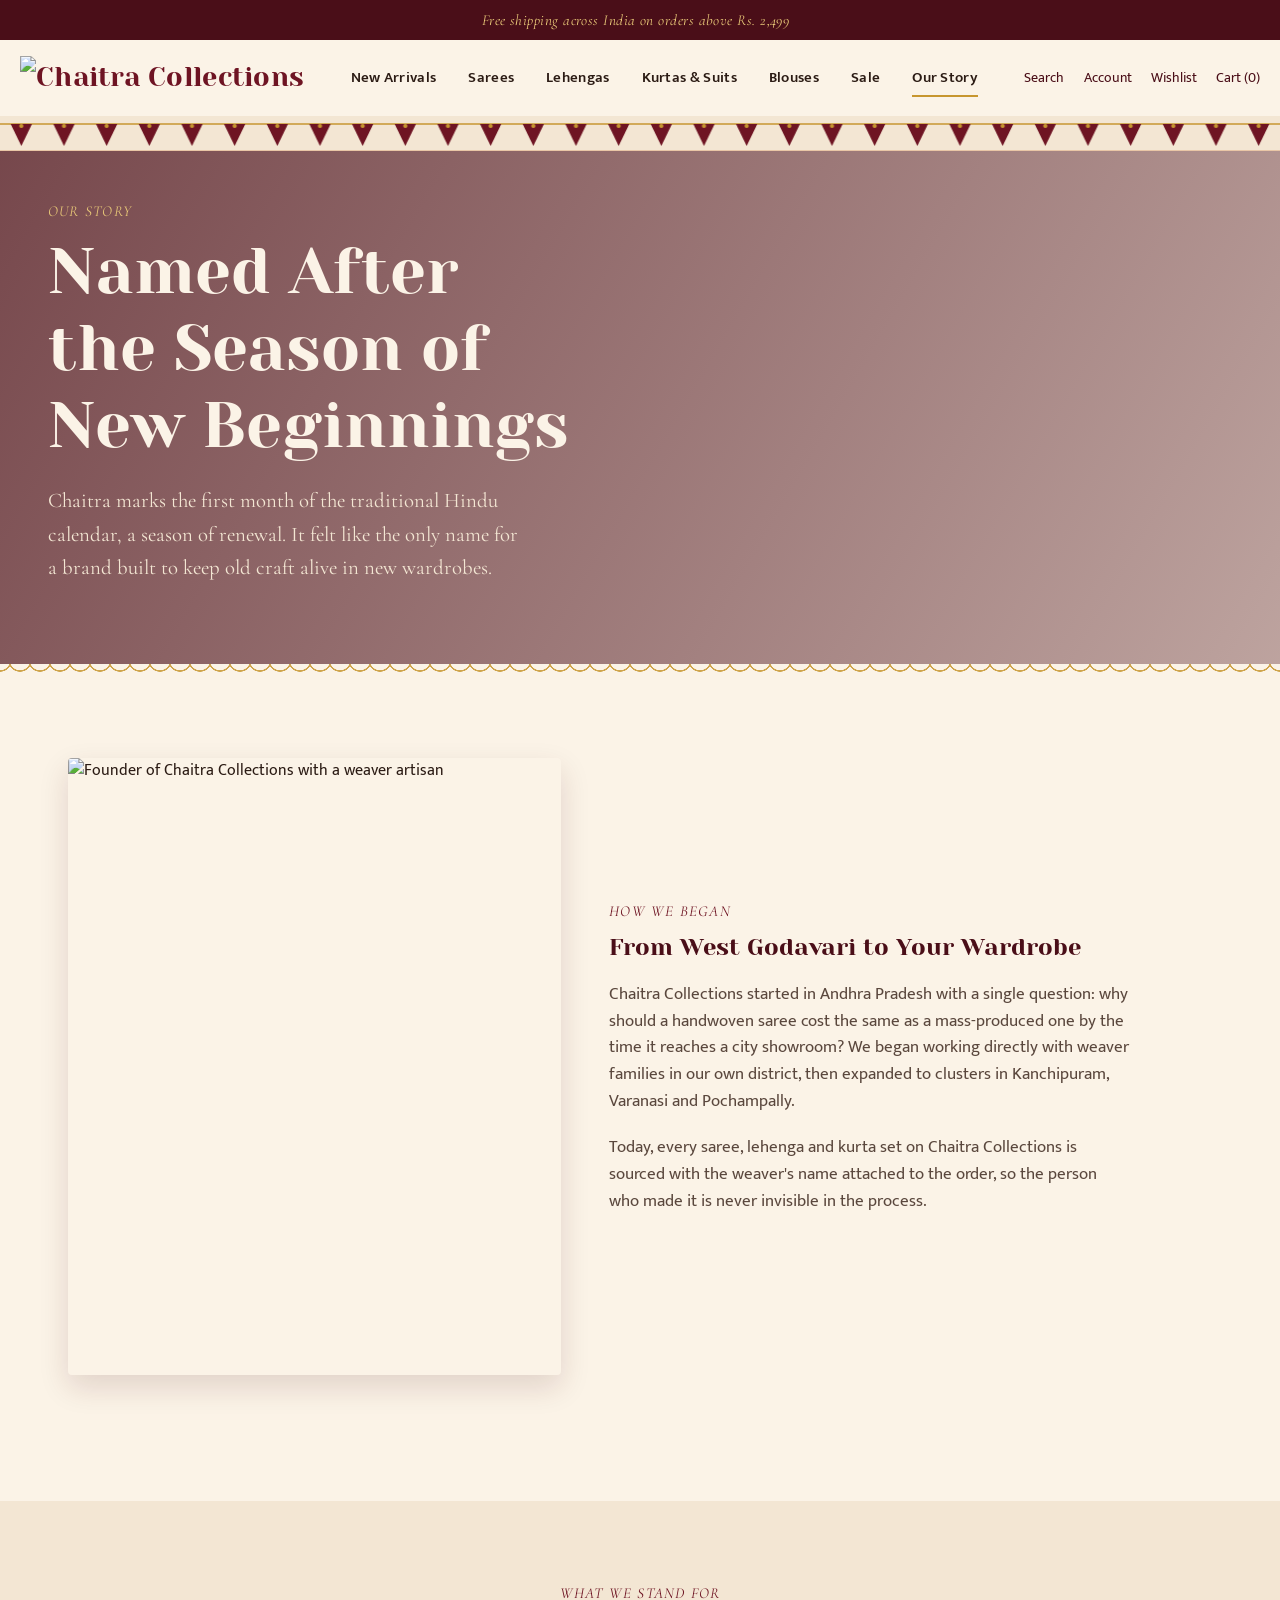
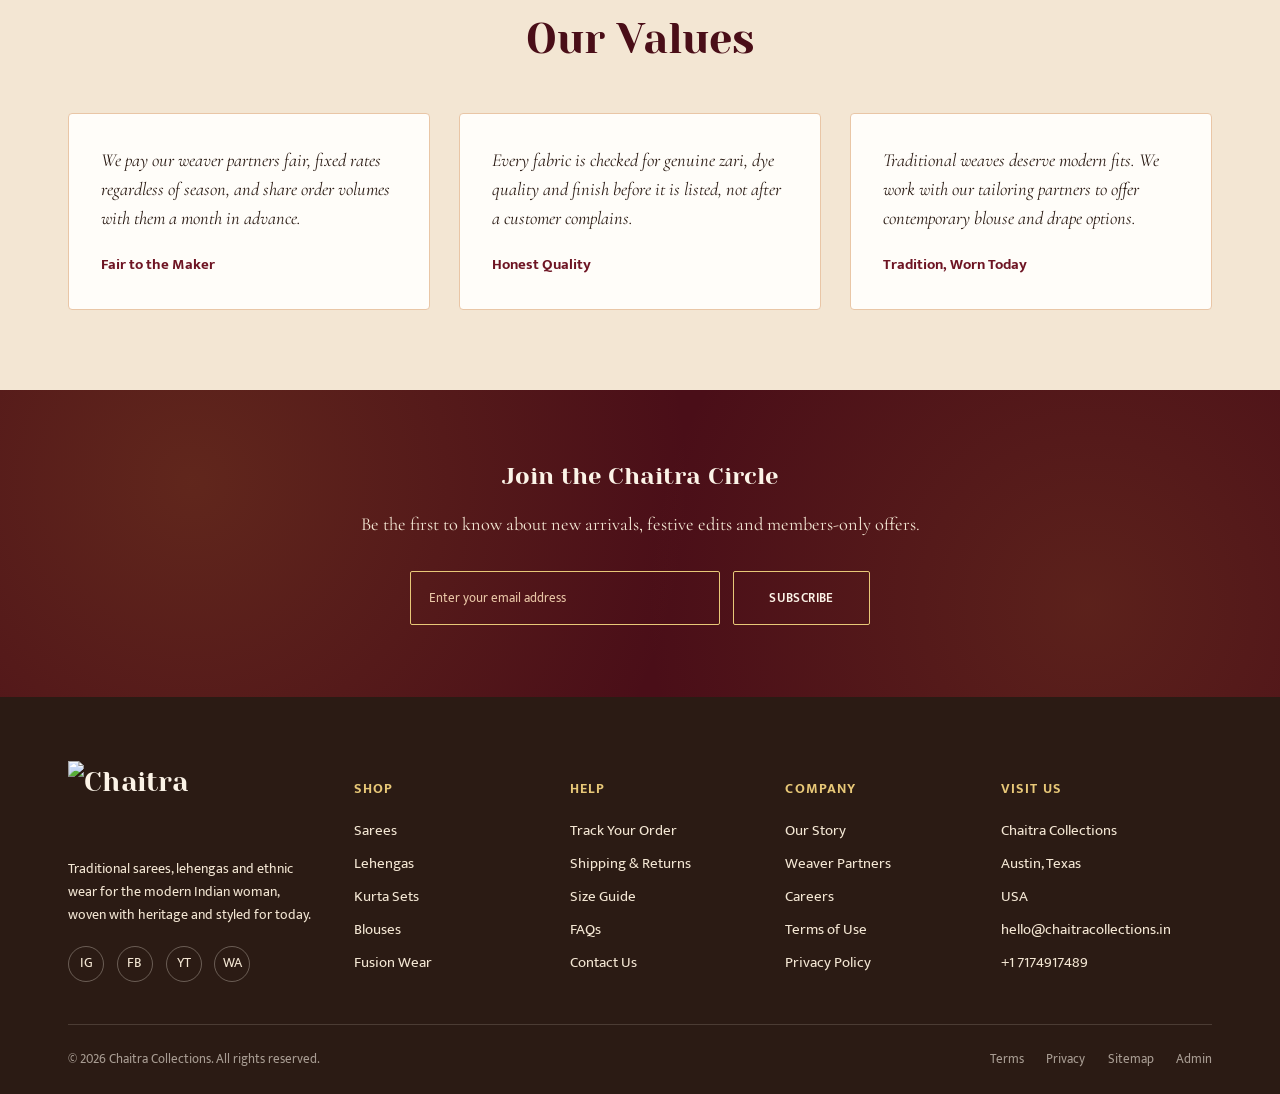
==== commit 5582eaa3: "Update about.html" ====
--- a/about.html
+++ b/about.html
@@ -11,7 +11,7 @@
 </head>
 <body>
 
-<div class="announce-strip">Free shipping across India on orders above Rs. 2,499 &nbsp;|&nbsp;</div>
+<div class="announce-strip">Free shipping across India on orders above Rs. 2,499 &nbsp;</div>
 
 <header class="site-header">
   <div class="container nav-row">
